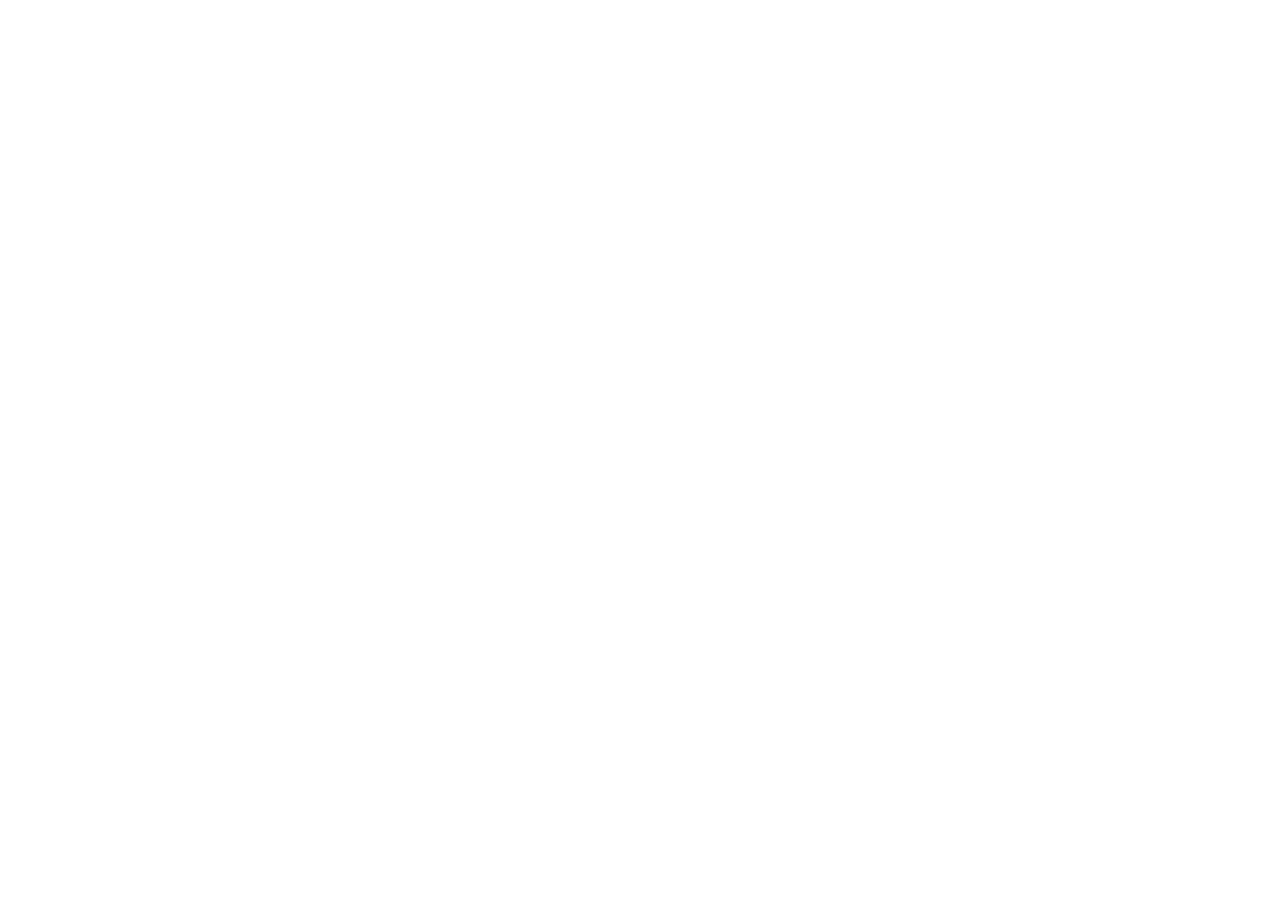
==== expanding_cards_project1/index.html @ 504225b6 "first commit" ====
<!DOCTYPE html>
<html lang="en">
<head>
    <meta charset="UTF-8">
    <meta http-equiv="X-UA-Compatible" content="IE=edge">
    <meta name="viewport" content="width=device-width, initial-scale=1.0">
    <link rel="stylesheet" href="https://cdnjs.cloudflare.com/ajax/libs/font-awesome/6.1.1/css/all.min.css" integrity="sha512-KfkfwYDsLkIlwQp6LFnl8zNdLGxu9YAA1QvwINks4PhcElQSvqcyVLLD9aMhXd13uQjoXtEKNosOWaZqXgel0g==" crossorigin="anonymous" referrerpolicy="no-referrer" />
    <link rel="stylesheet" href="style.css">
    <title>Expanding Cards</title>
</head>
<body>
    <div class="container">
        <div class="panel active" style="background-image: url('https://images.unsplash.com/photo-1499002238440-d264edd596ec?crop=entropy&cs=tinysrgb&fm=jpg&ixlib=rb-1.2.1&q=80&raw_url=true&ixid=MnwxMjA3fDB8MHxwaG90by1wYWdlfHx8fGVufDB8fHx8&auto=format&fit=crop&w=870');">
            <h3>Explore the World</h3>
        </div>
        <div class="panel" style="background-image: url('/images/2.jpg');">
            <h3>Explore the World</h3>
        </div>
        <div class="panel" style="background-image: url('/images/3.jpg');">
            <h3>Explore the World</h3>
        </div>
        <div class="panel" style="background-image: url('/images/4.jpg');">
            <h3>Explore the World</h3>
        </div>
        <div class="panel" style="background-image: url('/images/5.jpg');">
            <h3>Explore the World</h3>
        </div>
    </div>
    <script src="script.js"></script>
</body>
</html>
---- expanding_cards_project1/style.css ----
@import url('https://fonts.googleapis.com/css?family=Muli&display=swap');

*{
    box-sizing: border-box;
}

body{
    font-family: "Muli", sans-serif;
    margin: 0;
    display: flex;
    align-items: center;
    justify-content: center;
    height: 100vh;
    overflow: hidden;
}
.container{
    display: flex;
    width: 90vh;
}

.panel{
    background-size: auto 100%;
    background-position: center;
    background-repeat: no-repeat;
    height: 80vh;
    border-radius: 50px;
    color: white;
    cursor: pointer;
    flex: 0.5;
    margin: 10px;
    position: relative;
    transition: flex 0.7s ease-in;
}
.panel h3{
    font-size: 24px;
    position: absolute;
    bottom: 20px;
    left: 20px;
    margin: 0;
    opacity: 0;
}

.panel.active{
    flex: 5;
}

.panel.active h3{
    opacity: 1;
    transition: opacity 0.3s ease-in 0.5s;
}

@media(max-width:480px){
    .container{
        width: 100vh;
    } 

    .panel:nth-of-type(4), .panel:nth-of-type(4){
        display: none;
    }
}
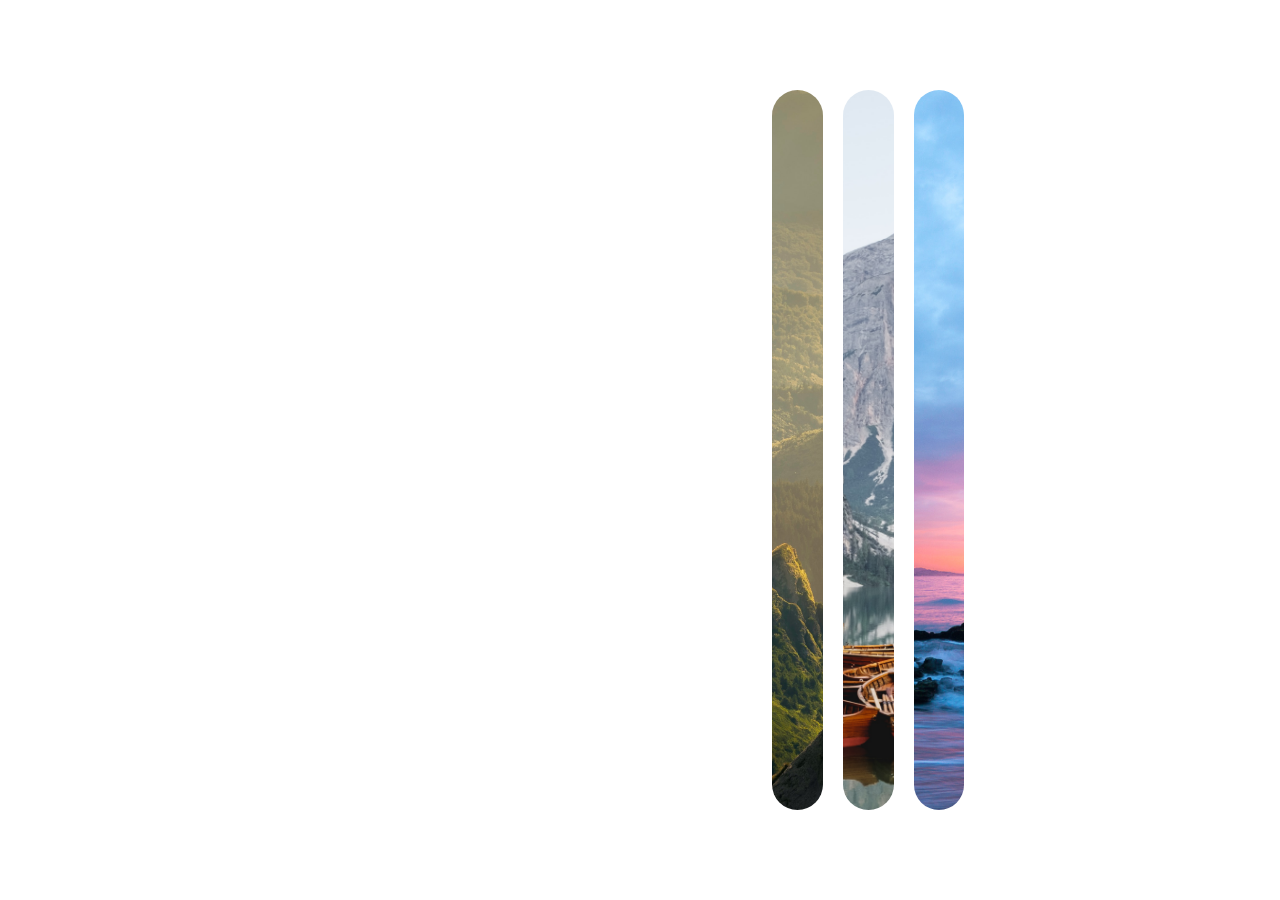
==== commit 0e42f988: "Form Wave Animation Project 8" ====
--- a/expanding_cards_project1/index.html
+++ b/expanding_cards_project1/index.html
@@ -13,16 +13,16 @@
         <div class="panel active" style="background-image: url('https://images.unsplash.com/photo-1499002238440-d264edd596ec?crop=entropy&cs=tinysrgb&fm=jpg&ixlib=rb-1.2.1&q=80&raw_url=true&ixid=MnwxMjA3fDB8MHxwaG90by1wYWdlfHx8fGVufDB8fHx8&auto=format&fit=crop&w=870');">
             <h3>Explore the World</h3>
         </div>
-        <div class="panel" style="background-image: url('/images/2.jpg');">
+        <div class="panel" style="background-image: url('/expanding_cards_project1/images/1.jpg');">
             <h3>Explore the World</h3>
         </div>
-        <div class="panel" style="background-image: url('/images/3.jpg');">
+        <div class="panel" style="background-image: url('/expanding_cards_project1/images/3.jpg');">
             <h3>Explore the World</h3>
         </div>
-        <div class="panel" style="background-image: url('/images/4.jpg');">
+        <div class="panel" style="background-image: url('/expanding_cards_project1/images/4.jpg');">
             <h3>Explore the World</h3>
         </div>
-        <div class="panel" style="background-image: url('/images/5.jpg');">
+        <div class="panel" style="background-image: url('/expanding_cards_project1/images/5.jpg');">
             <h3>Explore the World</h3>
         </div>
     </div>
